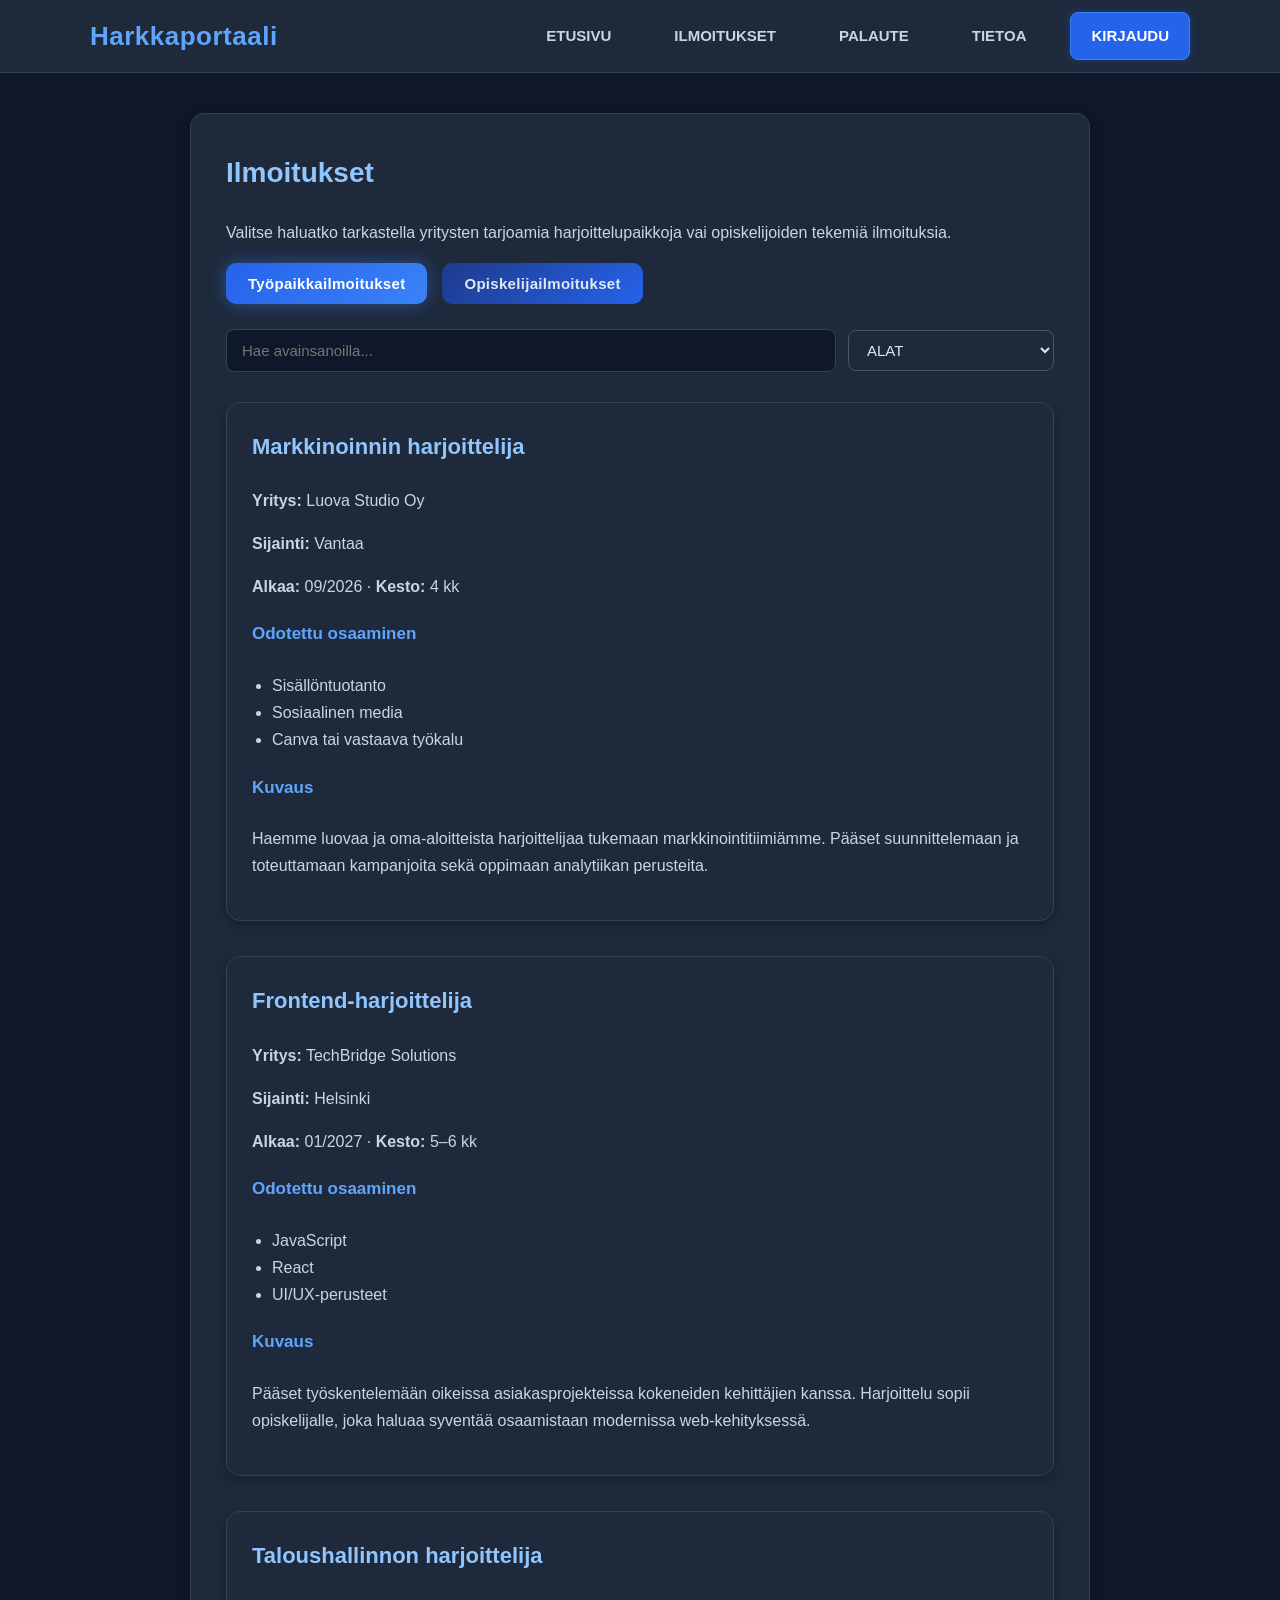
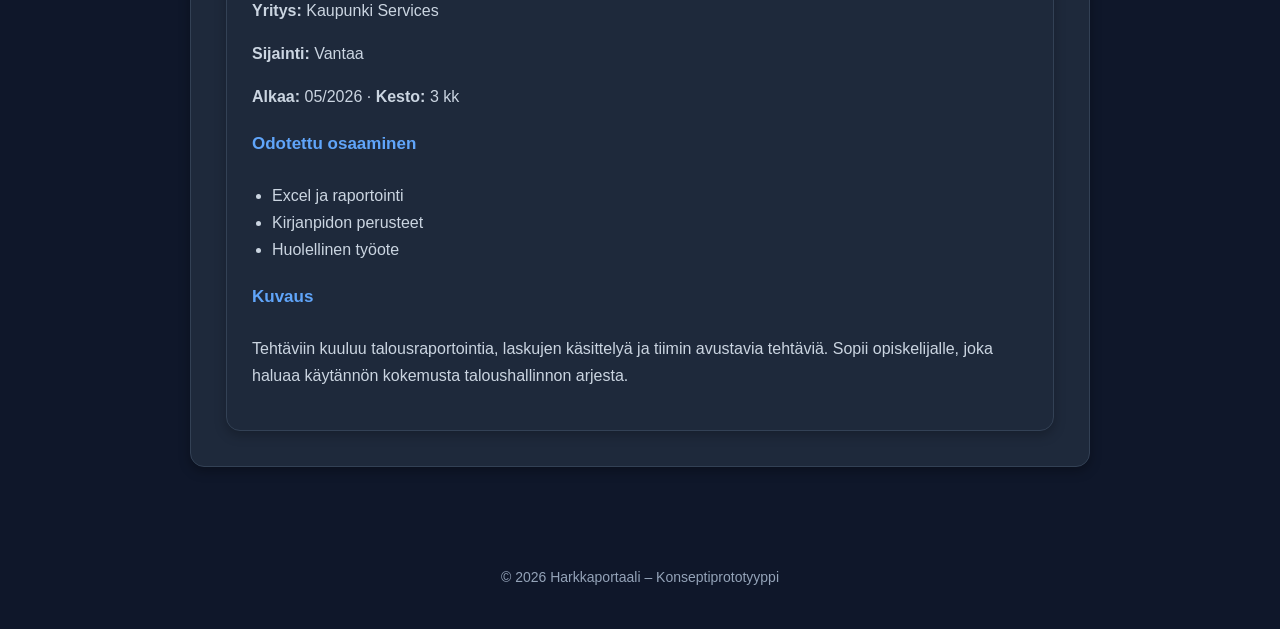
==== ilmoitukset.html @ d4a9a2ae "first commit" ====
<!DOCTYPE html>
<html lang="fi">

<head>
    <meta charset="UTF-8">
    <title>Harkkaportaali – Ilmoitukset</title>
    <link rel="stylesheet" href="./styles/styles.css">
</head>

<body>

<header>
    <nav>
        <div class="logo">Harkkaportaali</div>
        <ul>
            <li><a href="index.html">ETUSIVU</a></li>
            <li><a href="ilmoitukset.html">ILMOITUKSET</a></li>
            <li><a href="palaute.html">PALAUTE</a></li>
            <li><a href="tietoa.html">TIETOA</a></li>
            <li><a href="kirjaudu.html" class="login-btn">KIRJAUDU</a></li>
        </ul>
    </nav>
</header>

<main>

    <section id="jobs">
        <h2>Ilmoitukset</h2>
        <p>
            Valitse haluatko tarkastella yritysten tarjoamia harjoittelupaikkoja
            vai opiskelijoiden tekemiä ilmoituksia.
        </p>

        <!-- NÄKYMÄN VAIHTONAPIT -->
        <div class="job-toggle">
            <button id="showJobs" class="active">Työpaikkailmoitukset</button>
            <button id="showStudents">Opiskelijailmoitukset</button>
        </div>

        <!-- Hakukenttä + LISÄTTY NAPPULA -->
        <div class="job-search">
            <input type="text" id="jobSearch" placeholder="Hae avainsanoilla...">
            <select id="fieldFilter" class="filter-select">
                <option value="kaikki">ALAT</option>
                <option value="it">IT ja ohjelmistokehitys</option>
                <option value="markkinointi">Markkinointi ja viestintä</option>
                <option value="talous">Taloushallinto</option>
                <option value="hoiva">Sosiaali‑ ja terveysala</option>
            </select>
        </div>

        <!-- TYÖPAIKKAILMOITUKSET -->
        <div id="jobList" class="job-section">

            <div class="job-card" data-keywords="markkinointi some viestintä vantaa">
                <h3>Markkinoinnin harjoittelija</h3>
                <p><strong>Yritys:</strong> Luova Studio Oy</p>
                <p><strong>Sijainti:</strong> Vantaa</p>
                <p><strong>Alkaa:</strong> 09/2026 · <strong>Kesto:</strong> 4 kk</p>

                <h4>Odotettu osaaminen</h4>
                <ul>
                    <li>Sisällöntuotanto</li>
                    <li>Sosiaalinen media</li>
                    <li>Canva tai vastaava työkalu</li>
                </ul>

                <h4>Kuvaus</h4>
                <p>
                    Haemme luovaa ja oma-aloitteista harjoittelijaa tukemaan markkinointitiimiämme.
                    Pääset suunnittelemaan ja toteuttamaan kampanjoita sekä oppimaan analytiikan perusteita.
                </p>
            </div>

            <div class="job-card" data-keywords="frontend react javascript helsinki">
                <h3>Frontend-harjoittelija</h3>
                <p><strong>Yritys:</strong> TechBridge Solutions</p>
                <p><strong>Sijainti:</strong> Helsinki</p>
                <p><strong>Alkaa:</strong> 01/2027 · <strong>Kesto:</strong> 5–6 kk</p>

                <h4>Odotettu osaaminen</h4>
                <ul>
                    <li>JavaScript</li>
                    <li>React</li>
                    <li>UI/UX-perusteet</li>
                </ul>

                <h4>Kuvaus</h4>
                <p>
                    Pääset työskentelemään oikeissa asiakasprojekteissa kokeneiden kehittäjien kanssa.
                    Harjoittelu sopii opiskelijalle, joka haluaa syventää osaamistaan modernissa web-kehityksessä.
                </p>
            </div>

            <div class="job-card" data-keywords="talous hallinto kirjanpito vantaa">
                <h3>Taloushallinnon harjoittelija</h3>
                <p><strong>Yritys:</strong> Kaupunki Services</p>
                <p><strong>Sijainti:</strong> Vantaa</p>
                <p><strong>Alkaa:</strong> 05/2026 · <strong>Kesto:</strong> 3 kk</p>

                <h4>Odotettu osaaminen</h4>
                <ul>
                    <li>Excel ja raportointi</li>
                    <li>Kirjanpidon perusteet</li>
                    <li>Huolellinen työote</li>
                </ul>

                <h4>Kuvaus</h4>
                <p>
                    Tehtäviin kuuluu talousraportointia, laskujen käsittelyä ja tiimin avustavia tehtäviä.
                    Sopii opiskelijalle, joka haluaa käytännön kokemusta taloushallinnon arjesta.
                </p>
            </div>

        </div>

        <!-- OPISKELIJA-ILMOITUKSET -->
        <div id="studentList" class="job-section" style="display:none;">

            <div class="job-card" data-keywords="opiskelija markkinointi sisällöntuotanto pk-seutu">
                <h3>Aino Laine – opiskelijan ilmoitus</h3>
                <p><strong>Opintojen vaihe:</strong> 3. vuoden tradenomiopiskelija</p>
                <p><strong>Etsii:</strong> Markkinoinnin harjoittelua</p>
                <p><strong>Sijainti:</strong> PK-seutu / etä</p>
                <p><strong>Aloitus:</strong> 08/2026</p>

                <h4>Osaaminen</h4>
                <ul>
                    <li>Sisällöntuotanto</li>
                    <li>Sosiaalinen media</li>
                    <li>Canva & Figma</li>
                    <li>Perusanalytiikka</li>
                </ul>

                <h4>Lisätiedot</h4>
                <p>
                    Etsin harjoittelua, jossa pääsen toteuttamaan kampanjoita ja kehittämään
                    datalähtöistä markkinointiosaamistani.
                </p>
            </div>

            <div class="job-card" data-keywords="opiskelija ohjelmistokehitys frontend react helsinki">
                <h3>Leo Mäkinen – opiskelijan ilmoitus</h3>
                <p><strong>Opintojen vaihe:</strong> 2. vuoden tietojenkäsittelyn opiskelija</p>
                <p><strong>Etsii:</strong> Frontend-harjoittelua</p>
                <p><strong>Sijainti:</strong> Helsinki / etä</p>
                <p><strong>Aloitus:</strong> 01/2027</p>

                <h4>Osaaminen</h4>
                <ul>
                    <li>JavaScript & React</li>
                    <li>HTML/CSS</li>
                    <li>UI/UX-perusteet</li>
                    <li>Git & GitHub</li>
                </ul>

                <h4>Lisätiedot</h4>
                <p>
                    Haluan päästä työskentelemään oikeiden projektien parissa ja kehittämään
                    modernia frontend-osaamistani.
                </p>
            </div>

            <div class="job-card" data-keywords="opiskelija taloushallinto excel vantaa">
                <h3>Sara Virtanen – opiskelijan ilmoitus</h3>
                <p><strong>Opintojen vaihe:</strong> 2. vuoden liiketalouden opiskelija</p>
                <p><strong>Etsii:</strong> Taloushallinnon harjoittelua</p>
                <p><strong>Sijainti:</strong> Vantaa / PK-seutu</p>
                <p><strong>Aloitus:</strong> 05/2026</p>

                <h4>Osaaminen</h4>
                <ul>
                    <li>Excel ja raportointi</li>
                    <li>Kirjanpidon perusteet</li>
                    <li>Tarkka ja huolellinen työote</li>
                </ul>

                <h4>Lisätiedot</h4>
                <p>
                    Etsin harjoittelua, jossa pääsen soveltamaan taloushallinnon oppeja käytännössä.
                </p>
            </div>

        </div>

    </section>

</main>

<footer>
    <p>© 2026 Harkkaportaali – Konseptiprototyyppi</p>
</footer>

<script>
/* Vaihda työpaikka- ja opiskelijailmoitusten välillä */
document.getElementById("showJobs").addEventListener("click", function () {
    document.getElementById("jobList").style.display = "block";
    document.getElementById("studentList").style.display = "none";

    this.classList.add("active");
    document.getElementById("showStudents").classList.remove("active");
});

document.getElementById("showStudents").addEventListener("click", function () {
    document.getElementById("jobList").style.display = "none";
    document.getElementById("studentList").style.display = "block";

    this.classList.add("active");
    document.getElementById("showJobs").classList.remove("active");
});

/* Hakutoiminto */
document.getElementById("jobSearch").addEventListener("input", function () {
    const q = this.value.toLowerCase();

    document.querySelectorAll(".job-section:visible .job-card").forEach(card => {
        const keywords = card.getAttribute("data-keywords");
        card.style.display = keywords.includes(q) ? "block" : "none";
    });
});
</script>

</body>
</html>
---- styles/styles.css ----
/* ------------------------------
   PERUSASETUKSET
------------------------------ */
body {
    margin: 0;
    padding: 0;
    font-family: "Inter", Arial, sans-serif;
    background: #0f172a;       /* tummansininen tausta */
    color: #e2e8f0;            /* vaalea teksti */
    line-height: 1.7;
}

/* ------------------------------
   NAVIGAATIO
------------------------------ */
header {
    background: #1e293b;       /* hieman vaaleampi tummansininen */
    border-bottom: 1px solid #334155;
    padding: 12px 0;
    position: sticky;
    top: 0;
    z-index: 10;
}

nav {
    max-width: 1100px;
    margin: auto;
    padding: 0 25px;
    display: flex;
    justify-content: space-between;
    align-items: center;
}

nav .logo {
    font-size: 26px;
    font-weight: 800;
    color: #60a5fa;            /* kirkas sininen */
    letter-spacing: 0.5px;
}

/* --- Navigointilista --- */
nav ul {
    list-style: none;
    display: flex;
    gap: 25px;
    margin: 0;
    padding: 0;
}

/* --- Navigointinapit (linkit) --- */
nav ul li a {
    text-decoration: none;
    padding: 10px 18px;
    border-radius: 8px;
    font-size: 15px;
    font-weight: 600;
    color: #cbd5e1;
    transition: 0.25s ease;
    border: 1px solid transparent;
    display: inline-block;
}

/* Hover-efekti */
nav ul li a:hover {
    color: #ffffff;
    background: #1e3a8a;
    border-color: #3b82f6;
    box-shadow: 0 0 12px rgba(59, 130, 246, 0.35);
    transform: translateY(-2px);
}

/* Aktiivinen sivu */
nav ul li a.active {
    background: linear-gradient(135deg, #2563eb, #3b82f6);
    color: #ffffff;
    border-color: #3b82f6;
    box-shadow: 0 0 14px rgba(59, 130, 246, 0.45);
}


/* ------------------------------
   SIVUN SISÄLTÖ
------------------------------ */
main {
    max-width: 900px;
    margin: 40px auto;
    padding: 0 25px;
}

/* ------------------------------
   OSIOIDEN YLEISTYYLI
------------------------------ */
section {
    margin-bottom: 60px;
    padding: 35px;
    background: #1e293b;       /* tumma kortti */
    border-radius: 14px;
    border: 1px solid #334155;
    box-shadow: 0 4px 12px rgba(0,0,0,0.3);
}

section h2 {
    margin-top: 0;
    font-size: 28px;
    font-weight: 700;
    color: #93c5fd;            /* vaalea sininen */
}

section h3 {
    margin-top: 25px;
    font-size: 20px;
    font-weight: 600;
    color: #60a5fa;
}

section p {
    margin-top: 10px;
    font-size: 16px;
    color: #cbd5e1;
}

/* ------------------------------
   HERO-OSIO
------------------------------ */
#hero {
    background: linear-gradient(135deg, #1e293b, #0f172a);
    border: 1px solid #334155;
}

#hero h2 {
    font-size: 32px;
    color: #bfdbfe;            /* hyvin vaalea sininen */
    margin-bottom: 10px;
}

#hero p {
    font-size: 17px;
    color: #e2e8f0;
}

/* ------------------------------
   FOOTER
------------------------------ */
footer {
    text-align: center;
    padding: 25px;
    margin-top: 40px;
    color: #94a3b8;
    font-size: 14px;
}

/* ------------------------------
   ILMOITUSKORTIT
------------------------------ */

#jobList {
    display: flex;
    flex-direction: column;
    gap: 35px; /* selkeä väli ilmoitusten väliin */
    margin-top: 30px;
}

.job-card {
    background: #1e293b;
    border: 1px solid #334155;
    border-radius: 14px;
    padding: 25px;
    box-shadow: 0 4px 12px rgba(0,0,0,0.25);
    transition: 0.25s ease;
}

/* Hover-efekti */
.job-card:hover {
    transform: translateY(-4px);
    border-color: #60a5fa;
    box-shadow: 0 6px 18px rgba(0,0,0,0.35);
}

/* Otsikot */
.job-card h3 {
    margin-top: 0;
    font-size: 22px;
    color: #93c5fd;
}

/* Alaotsikot */
.job-card h4 {
    margin-top: 20px;
    font-size: 17px;
    color: #60a5fa;
}

/* Tekstit */
.job-card p,
.job-card li {
    color: #cbd5e1;
}

/* Lista */
.job-card ul {
    margin-top: 10px;
    padding-left: 20px;
}

/* Hakukenttä */
.job-search {
    margin-top: 20px;
}

.job-search input {
    width: 100%;
    padding: 12px 15px;
    border-radius: 8px;
    border: 1px solid #334155;
    background: #0f172a;
    color: #e2e8f0;
    font-size: 15px;
}

.job-search input:focus {
    outline: none;
    border-color: #60a5fa;
}

/* -----------------------------------
   NÄKYMÄN VAIHTONAPIT – UUSI TYYLI
----------------------------------- */

.job-toggle {
    display: flex;
    gap: 15px;
    margin-bottom: 25px;
}

.job-toggle button {
    padding: 12px 22px;
    border-radius: 10px;
    border: none;
    cursor: pointer;
    font-size: 15px;
    font-weight: 600;
    color: #e2e8f0;
    background: linear-gradient(135deg, #1e3a8a, #2563eb);
    box-shadow: 0 0 0 rgba(37, 99, 235, 0);
    transition: 0.25s ease;
    letter-spacing: 0.3px;
}

/* Hover-efekti */
.job-toggle button:hover {
    transform: translateY(-2px);
    box-shadow: 0 6px 14px rgba(37, 99, 235, 0.35);
}

/* Aktiivinen nappi */
.job-toggle button.active {
    background: linear-gradient(135deg, #2563eb, #3b82f6);
    box-shadow: 0 0 18px rgba(59, 130, 246, 0.45);
    color: #ffffff;
}

/* Klikkausanimaatio */
.job-toggle button:active {
    transform: scale(0.96);
}

.company-card h3 {
    margin-top: 0px;
    margin-bottom: 0px;
}

/* Takaisin yrityslistaan -nappi */
#backToList {
    padding: 10px 18px;
    border-radius: 8px;
    border: none;
    cursor: pointer;
    font-size: 15px;
    font-weight: 600;
    color: #e2e8f0;
    background: linear-gradient(135deg, #1e3a8a, #2563eb);
    box-shadow: 0 0 0 rgba(37, 99, 235, 0);
    transition: 0.25s ease;
    display: inline-flex;
    align-items: center;
    gap: 8px;
}

/* Hover-efekti */
#backToList:hover {
    transform: translateY(-2px);
    box-shadow: 0 6px 14px rgba(37, 99, 235, 0.35);
}

/* Klikkausanimaatio */
#backToList:active {
    transform: scale(0.96);
}

.topic-btn {
    padding: 12px 18px;
    border-radius: 8px;
    border: 1px solid #334155;
    background: #0f172a;
    color: #e2e8f0;
    font-size: 15px;
    font-weight: 600;
    text-align: left;
    cursor: pointer;
    transition: 0.25s ease;
}

.topic-btn:hover {
    background: #1e293b;
    border-color: #60a5fa;
}

.topic-btn.active {
    background: linear-gradient(135deg, #1e3a8a, #2563eb);
    border-color: #3b82f6;
    color: #ffffff;
}

/* Kirjaudu-nappi */
nav ul li a.login-btn {
    background: #2563eb;
    color: #ffffff;
    border-radius: 8px;
    padding: 10px 20px;
    border: 1px solid #3b82f6;
    box-shadow: 0 0 10px rgba(37, 99, 235, 0.35);
    transition: 0.25s ease;
}

/* Hover */
nav ul li a.login-btn:hover {
    background: #1e3a8a;
    border-color: #60a5fa;
    box-shadow: 0 0 14px rgba(96, 165, 250, 0.45);
    transform: translateY(-2px);
}

/* ------------------------------
   KIRJAUTUMINEN & REKISTERÖITYMINEN
------------------------------ */

.login-section {
    display: flex;
    justify-content: center;
    padding: 60px 20px;
}

.login-box {
    background: #1e293b;
    padding: 40px;
    border-radius: 12px;
    width: 100%;
    max-width: 420px;
    box-shadow: 0 0 20px rgba(0,0,0,0.25);
    border: 1px solid #334155;
}

.login-box h2 {
    color: #ffffff;
    margin-bottom: 10px;
}

.login-box p {
    color: #cbd5e1;
    margin-bottom: 20px;
}

/* Valintanapit (Opiskelija / Yritys) */
.user-type-buttons {
    display: flex;
    flex-direction: column;
    gap: 15px;
    margin-bottom: 20px;
}

.user-type-btn {
    padding: 14px;
    border-radius: 8px;
    background: #2563eb;
    color: #ffffff;
    font-weight: 600;
    border: 1px solid #3b82f6;
    cursor: pointer;
    transition: 0.25s ease;
}

.user-type-btn:hover {
    background: #1e3a8a;
    box-shadow: 0 0 12px rgba(59,130,246,0.45);
    transform: translateY(-2px);
}

/* Rekisteröitymislomake */
.login-form {
    display: flex;
    flex-direction: column;
    gap: 15px;
}

.login-form h3 {
    color: #ffffff;
    margin-bottom: 5px;
}

.login-form label {
    color: #e2e8f0;
    font-weight: 600;
}

.login-form input {
    padding: 12px;
    border-radius: 8px;
    border: 1px solid #475569;
    background: #0f172a;
    color: #e2e8f0;
    font-size: 15px;
    transition: 0.2s;
}

.login-form input:focus {
    border-color: #60a5fa;
    outline: none;
    box-shadow: 0 0 8px rgba(96,165,250,0.4);
}

/* Lähetä-nappi */
.login-submit {
    margin-top: 10px;
    padding: 12px;
    background: #2563eb;
    border: none;
    border-radius: 8px;
    color: #ffffff;
    font-size: 16px;
    font-weight: 600;
    cursor: pointer;
    transition: 0.25s ease;
}

.login-submit:hover {
    background: #1e3a8a;
    box-shadow: 0 0 12px rgba(59,130,246,0.45);
}

/* Alateksti */
.register-text {
    margin-top: 20px;
    text-align: center;
    color: #cbd5e1;
}

.register-text a {
    color: #60a5fa;
    font-weight: 600;
    text-decoration: none;
}

.register-text a:hover {
    text-decoration: underline;
}

/* Dropdown-valikko hakukentän vieressä */
.filter-select {
    padding: 10px 14px;
    background: #1e293b;          /* sama tumma sininen kuin kortit */
    color: #e2e8f0;               /* vaalea teksti */
    border: 1px solid #475569;    /* hillitty reunaviiva */
    border-radius: 8px;
    font-size: 15px;
    cursor: pointer;
    transition: 0.25s ease;
    outline: none;
}

/* Hover-efekti */
.filter-select:hover {
    border-color: #60a5fa;
    box-shadow: 0 0 10px rgba(96,165,250,0.4);
}

/* Klikattaessa */
.filter-select:focus {
    border-color: #3b82f6;
    box-shadow: 0 0 12px rgba(59,130,246,0.45);
}

/* Dropdownin sisäiset vaihtoehdot */
.filter-select option {
    background: #0f172a;
    color: #e2e8f0;
}

/* Hakukenttä ja valikko vierekkäin */
.job-search {
    display: flex;
    align-items: center;
    gap: 12px;
}

.job-search input {
    flex: 1; /* hakukenttä venyy, valikko pysyy siistinä */
}
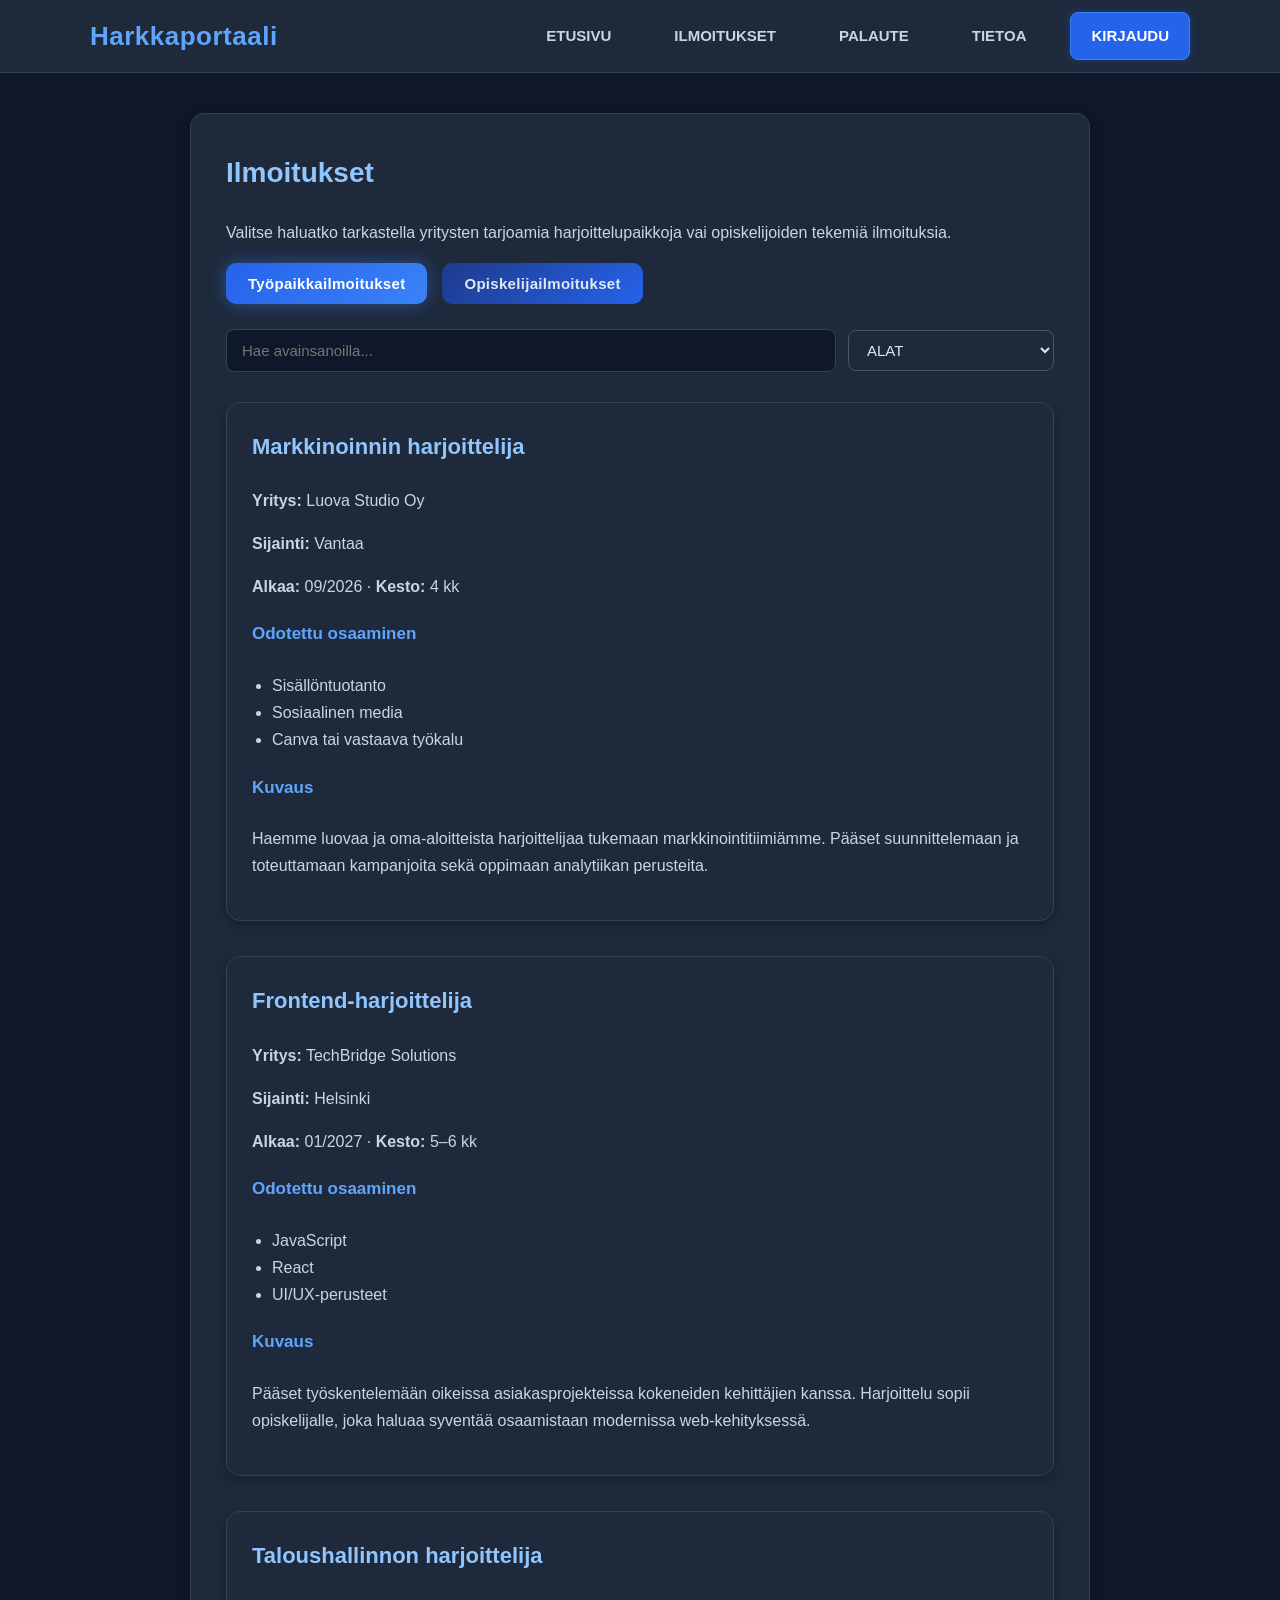
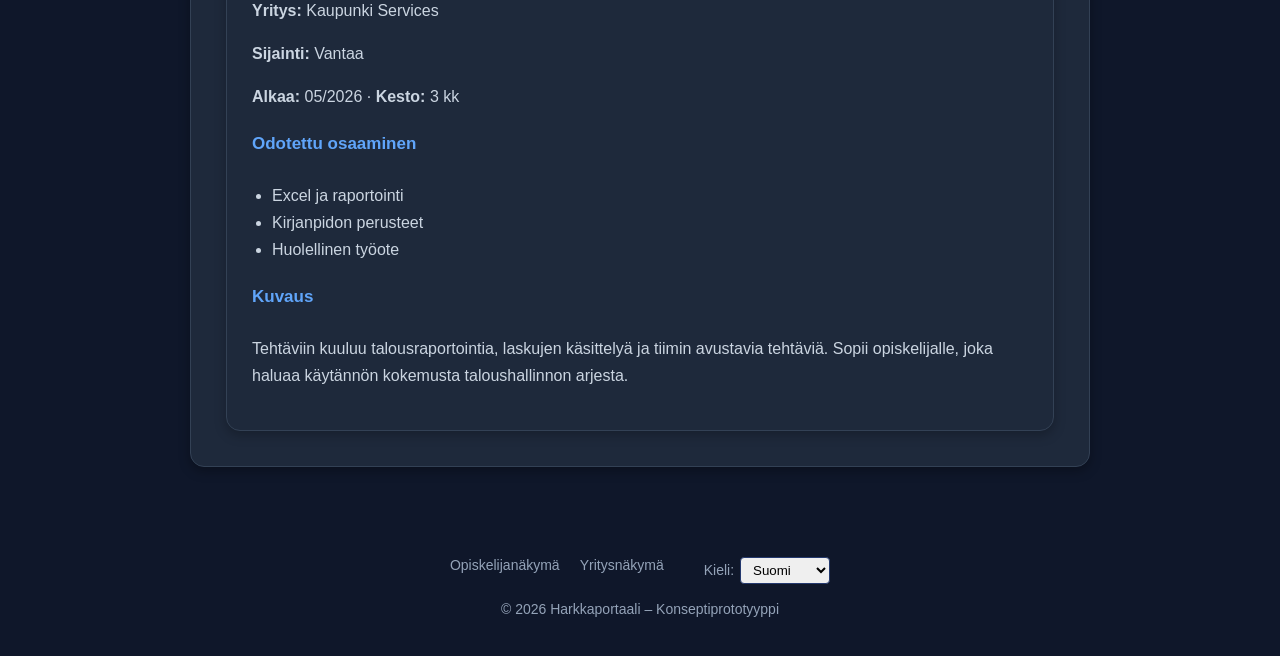
==== commit 6de55dab: "dataa" ====
--- a/ilmoitukset.html
+++ b/ilmoitukset.html
@@ -187,10 +187,42 @@
 
 </main>
 
-<footer>
-    <p>© 2026 Harkkaportaali – Konseptiprototyyppi</p>
-</footer>
-
+    <footer>
+        <div class="footer-center">
+            <div class="footer-links">
+                <a href="./profiilinäkymä-o.html">Opiskelijanäkymä</a>
+                <a href="./profiilinäkymä-y.html">Yritysnäkymä</a>
+            </div>
+
+            <div class="language-select">
+                <label for="lang">Kieli:</label>
+                <select id="lang">
+                    <option value="fi">Suomi</option>
+                    <option value="en">English</option>
+                    <option value="sv">Svenska</option>
+                </select>
+            </div>
+        </div>
+
+        <p>© 2026 Harkkaportaali – Konseptiprototyyppi</p>
+    </footer>
+
+
+
+    <script>
+    const langSelect = document.getElementById("lang");
+
+    // Lataa tallennettu kieli
+    const savedLang = localStorage.getItem("language");
+    if (savedLang) {
+        langSelect.value = savedLang;
+    }
+
+    // Tallenna valinta
+    langSelect.addEventListener("change", () => {
+        localStorage.setItem("language", langSelect.value);
+    });
+</script>
 <script>
 /* Vaihda työpaikka- ja opiskelijailmoitusten välillä */
 document.getElementById("showJobs").addEventListener("click", function () {
--- a/styles/styles.css
+++ b/styles/styles.css
@@ -505,3 +505,94 @@
 .job-search input {
     flex: 1; /* hakukenttä venyy, valikko pysyy siistinä */
 }
+
+.language-select {
+    margin-top: 10px;
+    font-size: 14px;
+}
+
+.language-select select {
+    padding: 4px 8px;
+    border-radius: 4px;
+    border: 1px solid #ccc;
+}
+
+footer {
+    text-align: center;
+    padding: 20px;
+}
+
+.footer-center {
+    display: flex;
+    justify-content: center;
+    align-items: center;
+    gap: 40px; /* väli linkkien ja kielivalinnan väliin */
+    margin-bottom: 10px;
+}
+
+.footer-links {
+    display: flex;
+    gap: 20px; /* linkkien väli */
+}
+
+.footer-links a {
+    color: inherit;
+    text-decoration: none;
+}
+
+.footer-links a:hover {
+    text-decoration: underline;
+}
+
+.language-select {
+    display: flex;
+    align-items: center;
+    gap: 6px;
+}
+
+.language-select select {
+    padding: 4px 8px;
+    border-radius: 4px;
+    border: 1px solid #24396e;
+}
+
+#links ul {
+    list-style: none;
+    padding-left: 0;
+    margin-top: 15px;
+}
+
+#links li {
+    margin-bottom: 10px;
+}
+
+#links a {
+    color: #60a5fa;
+    font-weight: 600;
+    text-decoration: none;
+    transition: 0.25s ease;
+}
+
+#links a:hover {
+    color: #93c5fd;
+    text-decoration: underline;
+}
+
+.profile-card {
+    position: relative;
+}
+
+.edit-btn {
+    position: absolute;
+    top: 15px;
+    right: 15px;
+    padding: 8px 16px;
+    border-radius: 8px;
+    border: 1px solid #3b82f6;
+    background: linear-gradient(135deg, #1e3a8a, #2563eb);
+    color: #ffffff;
+    font-size: 14px;
+    font-weight: 600;
+    cursor: pointer;
+    transition: 0.25s ease;
+}
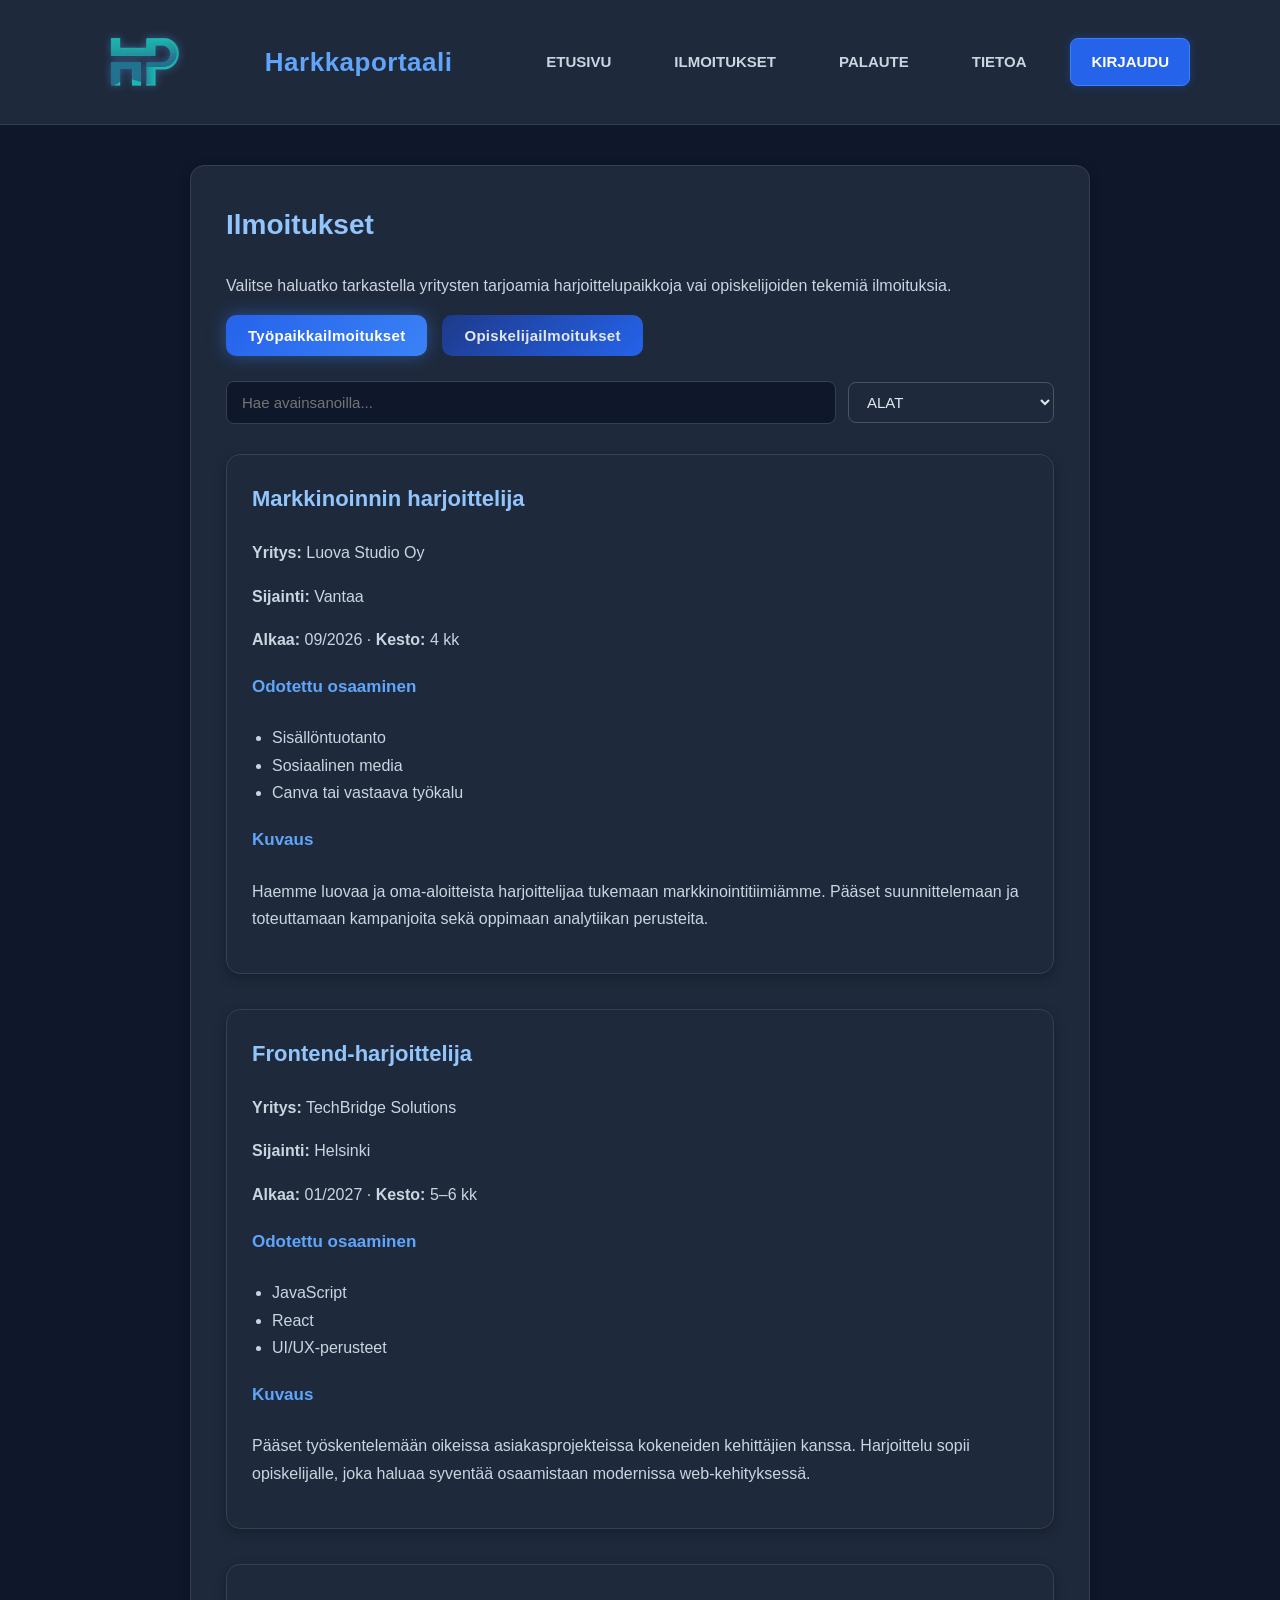
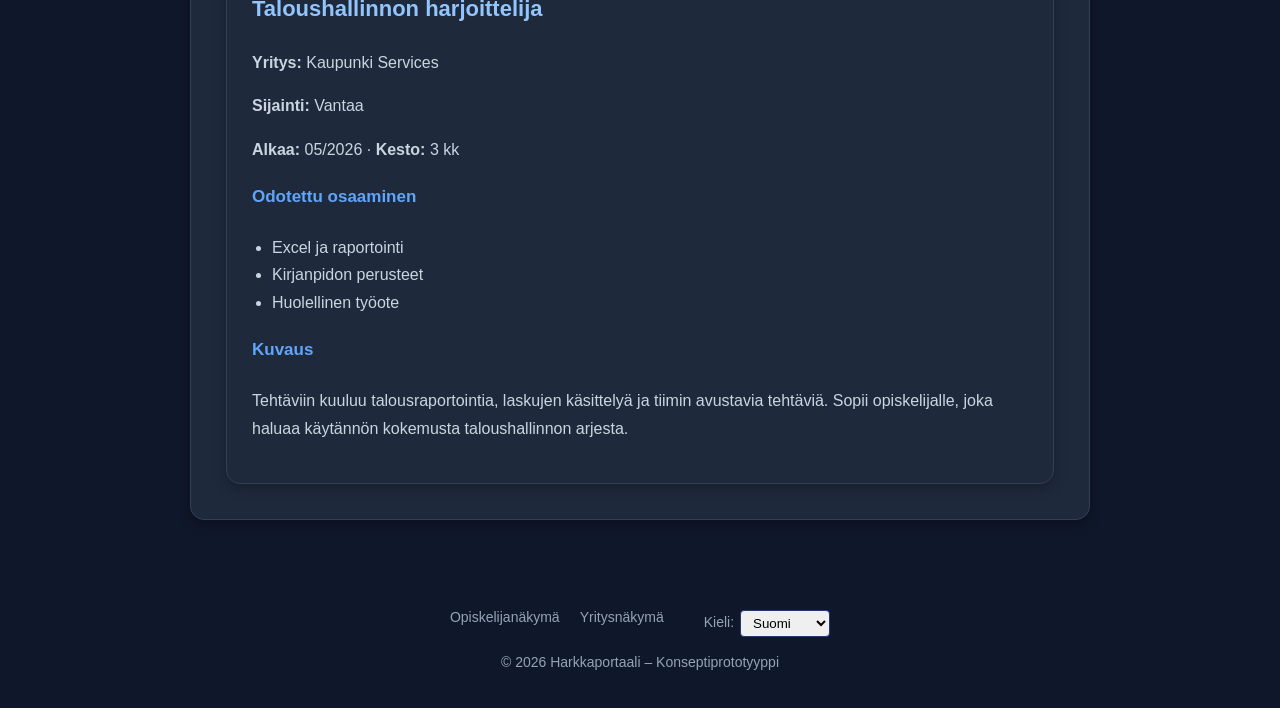
==== commit 1b0ca368: "logoo tms" ====
--- a/ilmoitukset.html
+++ b/ilmoitukset.html
@@ -11,6 +11,7 @@
 
 <header>
     <nav>
+        <img src="./kuvat/Harkkaportti logo.png" alt="Harkkaportaali logo" class="logo-img">
         <div class="logo">Harkkaportaali</div>
         <ul>
             <li><a href="index.html">ETUSIVU</a></li>
--- a/styles/styles.css
+++ b/styles/styles.css
@@ -595,4 +595,81 @@
     font-weight: 600;
     cursor: pointer;
     transition: 0.25s ease;
+}
+
+/* ------------------------------
+   SUOSIKIT – FAVOURITES FEATURE
+------------------------------ */
+
+.favorites-side {
+    background: #1e293b;
+    border: 1px solid #334155;
+    border-radius: 14px;
+    padding: 25px;
+    box-shadow: 0 4px 12px rgba(0,0,0,0.25);
+}
+
+.favorites-side h3 {
+    margin-top: 0;
+    font-size: 22px;
+    color: #93c5fd;
+    display: flex;
+    align-items: center;
+    gap: 10px;
+}
+
+/* Tähti-ikoni otsikkoon */
+.favorites-side h3::before {
+    content: "★";
+    color: #facc15; /* kultainen */
+    font-size: 22px;
+}
+
+/* Lista */
+.favorites-side ul {
+    list-style: none;
+    padding-left: 0;
+    margin-top: 15px;
+    display: flex;
+    flex-direction: column;
+    gap: 12px;
+}
+
+/* Yksittäinen suosikkikortti */
+.favorites-side li {
+    background: #0f172a;
+    border: 1px solid #334155;
+    padding: 14px 16px;
+    border-radius: 10px;
+    font-size: 15px;
+    color: #e2e8f0;
+    display: flex;
+    justify-content: space-between;
+    align-items: center;
+    transition: 0.25s ease;
+}
+
+/* Hover-efekti */
+.favorites-side li:hover {
+    border-color: #60a5fa;
+    background: #1e293b;
+    transform: translateY(-2px);
+    box-shadow: 0 4px 12px rgba(59,130,246,0.25);
+}
+
+/* Pieni tähti jokaisen kohteen oikealle puolelle */
+.favorites-side li::after {
+    content: "★";
+    color: #facc15;
+    font-size: 16px;
+    opacity: 0.8;
+}
+
+/* Logo-kuva navissa */
+.logo-img {
+    height: 100px;
+    width: auto;
+    display: block;
+    filter: drop-shadow(0 0 4px rgba(96,165,250,0.4));
+    transition: 0.25s ease;
 }
